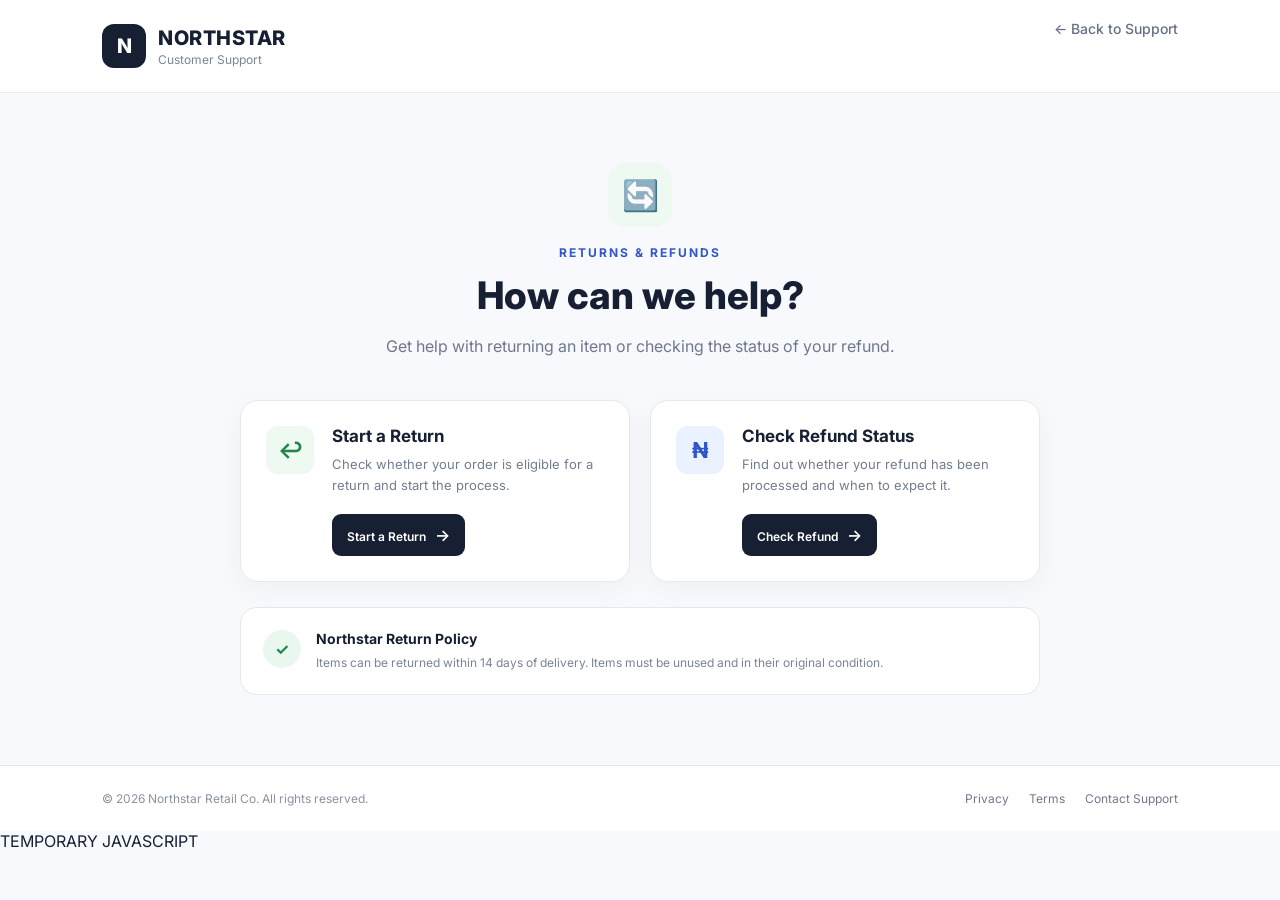
==== returns.html @ 57ac46f2 "build support frontend pages - enables customers to track orders and manage returns" ====
<!DOCTYPE html>
<html lang="en">

<head>

    <meta charset="UTF-8">

    <meta name="viewport" content="width=device-width, initial-scale=1.0">

    <title>Returns & Refunds | Northstar</title>


    <!-- Google Font -->

    <link rel="preconnect" href="https://fonts.googleapis.com">

    <link rel="preconnect" href="https://fonts.gstatic.com" crossorigin>

    <link
        href="https://fonts.googleapis.com/css2?family=Inter:wght@400;500;600;700;800&display=swap"
        rel="stylesheet"
    >

    <link rel="stylesheet" href="style.css">

</head>


<body>


    <!--  HEADER  -->

    <header class="header">

        <div class="logo">

            <div class="logo-icon">
                N
            </div>

            <div>

                <h1>
                    Northstar
                </h1>

                <span>
                    Customer Support
                </span>

            </div>
            <a href="index.html" class="back-link">
                ← Back to Support
            </a>

        </div>

    </header>



    <!-- MAIN -->

    <main class="main">


       

        



        <!-- RETURNS SECTION -->

        <section class="returns-section">


            <!-- Page Heading -->

            <div class="returns-heading">

                <div class="return-page-icon">
                    🔄
                </div>

                <p class="welcome">
                    RETURNS & REFUNDS
                </p>

                <h2>
                    How can we help?
                </h2>

                <p class="hero-text">
                    Get help with returning an item or checking
                    the status of your refund.
                </p>

            </div>



            <!-- OPTIONS  -->

            <div class="return-options">


                <!-- START A RETURN -->

                <div class="return-option-card">

                    <div class="return-option-icon">
                        ↩
                    </div>

                    <div>

                        <h3>
                            Start a Return
                        </h3>

                        <p>
                            Check whether your order is eligible
                            for a return and start the process.
                        </p>

                        <button
                            type="button"
                            class="return-button"
                            onclick="showReturnForm()"
                        >
                            Start a Return
                            <span>→</span>
                        </button>

                    </div>

                </div>



                <!-- CHECK REFUND -->

                <div class="return-option-card">

                    <div class="return-option-icon refund-icon">
                        ₦
                    </div>

                    <div>

                        <h3>
                            Check Refund Status
                        </h3>

                        <p>
                            Find out whether your refund has been
                            processed and when to expect it.
                        </p>

                        <button
                            type="button"
                            class="return-button"
                            onclick="showRefundForm()"
                        >
                            Check Refund
                            <span>→</span>
                        </button>

                    </div>

                </div>

            </div>



            <!-- RETURN FORM -->

            <div
                class="return-form-container"
                id="returnForm"
            >

                <div class="form-title">

                    <span class="small-icon">
                        ↩
                    </span>

                    <div>

                        <h3>
                            Start a Return
                        </h3>

                        <p>
                            Enter your order number to check
                            your return eligibility.
                        </p>

                    </div>

                </div>


                <label for="returnOrderNumber">
                    Order Number
                </label>


                <input
                    type="text"
                    id="returnOrderNumber"
                    placeholder="Example: NS1024"
                >


                <button
                    type="button"
                    class="form-submit-button"
                    onclick="checkReturn()"
                >
                    Check Return Eligibility
                </button>


                <p
                    class="form-message"
                    id="returnMessage"
                ></p>

            </div>



            <!--  REFUND FORM  -->

            <div
                class="return-form-container"
                id="refundForm"
            >

                <div class="form-title">

                    <span class="small-icon">
                        ₦
                    </span>

                    <div>

                        <h3>
                            Check Your Refund
                        </h3>

                        <p>
                            Enter your order number to see
                            your refund status.
                        </p>

                    </div>

                </div>


                <label for="refundOrderNumber">
                    Order Number
                </label>


                <input
                    type="text"
                    id="refundOrderNumber"
                    placeholder="Example: NS1024"
                >


                <button
                    type="button"
                    class="form-submit-button"
                    onclick="checkRefund()"
                >
                    Check Refund Status
                </button>


                <p
                    class="form-message"
                    id="refundMessage"
                ></p>

            </div>



            <!--RETURN POLICY -->

            <div class="return-policy">

                <div class="policy-icon">
                    ✓
                </div>

                <div>

                    <h3>
                        Northstar Return Policy
                    </h3>

                    <p>
                        Items can be returned within 14 days
                        of delivery. Items must be unused and
                        in their original condition.
                    </p>

                </div>

            </div>


        </section>

    </main>



    <!-- FOOTER  -->

    <footer class="footer">

        <p>
            © 2026 Northstar Retail Co. All rights reserved.
        </p>

        <div class="footer-links">

            <a href="#">
                Privacy
            </a>

            <a href="#">
                Terms
            </a>

            <a href="#">
                Contact Support
            </a>

        </div>

    </footer>



     TEMPORARY JAVASCRIPT

    <script>

        function showReturnForm() {

            document.getElementById("returnForm").style.display = "block";

            document.getElementById("refundForm").style.display = "none";

        }


        function showRefundForm() {

            document.getElementById("refundForm").style.display = "block";

            document.getElementById("returnForm").style.display = "none";

        }


        function checkReturn() {

            const orderNumber =
                document.getElementById("returnOrderNumber").value.trim();

            const message =
                document.getElementById("returnMessage");


            if (orderNumber === "") {

                message.textContent =
                    "Please enter your order number.";

                message.className =
                    "form-message error-message";

                return;

            }


            message.textContent =
                "✓ Order found. This order is eligible for return within 10 days.";

            message.className =
                "form-message success-message";

        }


        function checkRefund() {

            const orderNumber =
                document.getElementById("refundOrderNumber").value.trim();

            const message =
                document.getElementById("refundMessage");


            if (orderNumber === "") {

                message.textContent =
                    "Please enter your order number.";

                message.className =
                    "form-message error-message";

                return;

            }


            message.textContent =
                "✓ Your refund has been processed. Please allow 3-5 working days for the funds to arrive.";

            message.className =
                "form-message success-message";

        }

    </script> 


</body>

</html>
---- style.css ----
/* ==================================================
   GENERAL SETTINGS
================================================== */

* {
    margin: 0;
    padding: 0;
    box-sizing: border-box;
}

body {
    font-family: "Inter", sans-serif;
    background: #f7f9fc;
    color: #172033;
    min-height: 100vh;
}


/* ==================================================
   HEADER
================================================== */

.header {
    background: #ffffff;
    border-bottom: 1px solid #e7eaf0;
    padding: 20px 8%;
    
}

.logo {
    display: flex;
    align-items: center;
    gap: 12px;
    justify-content: space-betw÷een;
    align-items: center;
}

.logo-icon {
    width: 44px;
    height: 44px;

    display: flex;
    align-items: center;
    justify-content: center;

    background: #172033;
    color: #ffffff;

    border-radius: 12px;

    font-size: 20px;
    font-weight: 800;
}

.logo h1 {
    font-size: 20px;
    font-weight: 800;
    text-transform: uppercase;
    letter-spacing: 0.5px;
}

.logo span {
    display: block;
    color: #7a8498;
    font-size: 12px;
    margin-top: 2px;
}


/* ==================================================
   MAIN
================================================== */

.main {
    max-width: 1100px;
    margin: auto;
    padding: 70px 30px;
}


/* ==================================================
   HERO SECTION
================================================== */

.hero {
    text-align: center;
    max-width: 700px;
    margin: 0 auto 55px;
}

.hero-icon {
    width: 55px;
    height: 55px;

    display: flex;
    align-items: center;
    justify-content: center;

    margin: 0 auto 20px;

    background: #e9eefc;
    color: #3157c7;

    border-radius: 50%;

    font-size: 24px;
}

.welcome {
    color: #3157c7;
    font-size: 12px;
    font-weight: 700;

    letter-spacing: 2px;

    margin-bottom: 12px;
}

.hero h2 {
    font-size: 42px;
    line-height: 1.2;

    margin-bottom: 18px;

    font-weight: 800;
}

.hero-text {
    color: #6f788b;
    font-size: 16px;
    line-height: 1.7;
}


/* ==================================================
   SUPPORT CARDS
================================================== */

.support-options {
    display: grid;

    grid-template-columns: repeat(2, 1fr);

    gap: 25px;
}


.support-card {
    background: #ffffff;

    border: 1px solid #e5e8ee;

    border-radius: 20px;

    padding: 32px;

    display: flex;
    gap: 22px;

    transition: 0.3s ease;

    box-shadow: 0 8px 30px rgba(23, 32, 51, 0.04);
}


.support-card:hover {
    transform: translateY(-5px);

    box-shadow: 0 15px 40px rgba(23, 32, 51, 0.09);
}


/* ==================================================
   CARD ICONS
================================================== */

.card-icon {
    min-width: 58px;
    width: 58px;
    height: 58px;

    display: flex;
    align-items: center;
    justify-content: center;

    border-radius: 15px;

    font-size: 26px;
}

.order-icon {
    background: #eaf2ff;
}

.return-icon {
    background: #eef9f1;
}


/* ==================================================
   CARD CONTENT
================================================== */

.card-content h3 {
    font-size: 20px;

    margin-bottom: 10px;

    font-weight: 700;
}

.card-content p {
    color: #737d90;

    font-size: 14px;

    line-height: 1.7;

    margin-bottom: 22px;
}


/* ==================================================
   CARD BUTTON
================================================== */

.card-button {
    display: inline-flex;

    align-items: center;

    gap: 10px;

    background: #172033;

    color: #ffffff;

    text-decoration: none;

    padding: 12px 18px;

    border-radius: 10px;

    font-size: 13px;

    font-weight: 600;

    transition: 0.3s ease;
}


.card-button:hover {
    background: #3157c7;
}


.card-button span {
    font-size: 18px;
}


/* ==================================================
   EXTRA HELP SECTION
================================================== */

.extra-help {
    margin-top: 30px;

    background: #ffffff;

    border: 1px solid #e5e8ee;

    border-radius: 16px;

    padding: 24px;

    display: flex;

    align-items: center;

    gap: 18px;
}

.help-icon {
    width: 42px;
    height: 42px;

    display: flex;
    align-items: center;
    justify-content: center;

    border-radius: 50%;

    background: #f0f2f6;

    color: #172033;

    font-weight: 700;
}

.extra-help h3 {
    font-size: 15px;

    margin-bottom: 5px;
}

.extra-help p {
    color: #7a8498;

    font-size: 13px;

    line-height: 1.5;
}


/* ==================================================
   FOOTER
================================================== */

.footer {
    border-top: 1px solid #e5e8ee;

    background: #ffffff;

    padding: 25px 8%;

    display: flex;

    justify-content: space-between;

    align-items: center;

    color: #8a92a3;

    font-size: 12px;
}

.footer-links {
    display: flex;

    gap: 20px;
}

.footer-links a {
    color: #70798c;

    text-decoration: none;
}

.footer-links a:hover {
    color: #3157c7;
}


/* ==================================================
   MOBILE RESPONSIVENESS
================================================== */

@media (max-width: 750px) {

    .main {
        padding: 50px 20px;
    }

    .hero h2 {
        font-size: 32px;
    }

    .support-options {
        grid-template-columns: 1fr;
    }

    .support-card {
        padding: 25px;
    }

    .footer {
        flex-direction: column;

        gap: 15px;

        text-align: center;
    }

}


@media (max-width: 450px) {

    .hero h2 {
        font-size: 27px;
    }

    .support-card {
        flex-direction: column;
    }

    .card-icon {
        width: 52px;
        min-width: 52px;
        height: 52px;
    }

}




/* ==================================================
   ORDER STATUS PAGE
================================================== */

.back-link {
    display: inline-block;

    margin-bottom: 35px;

    color: #667085;

    text-decoration: none;

    font-size: 14px;

    font-weight: 500;

    transition: 0.3s ease;
    margin-left: auto;
}

.back-link:hover {
    color: #3157c7;
}


/* ==================================================
   ORDER SECTION
================================================== */

.order-section {
    max-width: 720px;

    margin: 0 auto;
}


.order-heading {
    text-align: center;

    margin-bottom: 35px;
}


.page-icon {
    width: 64px;
    height: 64px;

    display: flex;
    align-items: center;
    justify-content: center;

    margin: 0 auto 18px;

    background: #eaf2ff;

    border-radius: 18px;

    font-size: 30px;
}


.order-heading h2 {
    font-size: 38px;

    font-weight: 800;

    margin-bottom: 15px;
}


/* ==================================================
   ORDER FORM
================================================== */

.order-form {
    background: #ffffff;

    border: 1px solid #e5e8ee;

    border-radius: 18px;

    padding: 28px;

    margin-bottom: 25px;

    box-shadow: 0 8px 30px rgba(23, 32, 51, 0.04);
}


.order-form label {
    display: block;

    font-size: 14px;

    font-weight: 600;

    margin-bottom: 9px;
}


.order-form input {
    width: 100%;

    padding: 15px 16px;

    border: 1px solid #d9dee8;

    border-radius: 10px;

    outline: none;

    font-family: inherit;

    font-size: 14px;

    color: #172033;

    margin-bottom: 15px;

    transition: 0.3s ease;
}


.order-form input:focus {
    border-color: #3157c7;

    box-shadow: 0 0 0 3px rgba(49, 87, 199, 0.1);
}


.order-form input::placeholder {
    color: #a0a7b5;
}


/* ==================================================
   TRACK BUTTON
================================================== */

.order-form button {
    width: 100%;

    border: none;

    background: #172033;

    color: #ffffff;

    padding: 15px;

    border-radius: 10px;

    font-family: inherit;

    font-size: 14px;

    font-weight: 600;

    cursor: pointer;

    transition: 0.3s ease;
}


.order-form button:hover {
    background: #3157c7;
}


.order-form button span {
    margin-left: 8px;

    font-size: 18px;
}


/* ==================================================
   ORDER RESULT
================================================== */

.order-result {
    background: #ffffff;

    border: 1px solid #e5e8ee;

    border-radius: 18px;

    padding: 30px;

    margin-bottom: 25px;

    box-shadow: 0 8px 30px rgba(23, 32, 51, 0.04);
}


/* ==================================================
   RESULT HEADER
================================================== */

.result-header {
    display: flex;

    justify-content: space-between;

    align-items: center;

    padding-bottom: 25px;

    border-bottom: 1px solid #edf0f4;

    margin-bottom: 30px;
}


.result-label {
    display: block;

    color: #8a92a3;

    font-size: 10px;

    font-weight: 700;

    letter-spacing: 1.5px;

    margin-bottom: 5px;
}


.result-header h3 {
    font-size: 20px;

    font-weight: 700;
}


.status-badge {
    background: #eaf7ef;

    color: #21864a;

    padding: 8px 13px;

    border-radius: 20px;

    font-size: 12px;

    font-weight: 700;
}


/* ==================================================
   ORDER TIMELINE
================================================== */

.order-timeline {
    display: flex;

    flex-direction: column;

    gap: 0;
}


.timeline-step {
    display: flex;

    gap: 16px;

    position: relative;

    padding-bottom: 28px;
}


.timeline-step:last-child {
    padding-bottom: 0;
}


.timeline-step:not(:last-child)::after {
    content: "";

    position: absolute;

    left: 15px;

    top: 34px;

    width: 2px;

    height: calc(100% - 20px);

    background: #e1e5ec;
}


.timeline-circle {
    min-width: 32px;

    width: 32px;

    height: 32px;

    display: flex;

    align-items: center;

    justify-content: center;

    background: #eef1f5;

    color: #7d8697;

    border-radius: 50%;

    font-size: 12px;

    font-weight: 700;

    position: relative;

    z-index: 2;
}


.timeline-step.completed .timeline-circle {
    background: #172033;

    color: #ffffff;
}


.timeline-step h4 {
    font-size: 14px;

    margin-bottom: 5px;

    font-weight: 700;
}


.timeline-step p {
    color: #7a8498;

    font-size: 12px;

    line-height: 1.5;
}


/* ==================================================
   DELIVERY INFORMATION
================================================== */

.delivery-info {
    display: grid;

    grid-template-columns: 1fr 1fr;

    gap: 15px;

    margin-top: 30px;

    padding-top: 25px;

    border-top: 1px solid #edf0f4;
}


.delivery-info div {
    background: #f7f9fc;

    padding: 18px;

    border-radius: 12px;
}


.delivery-info span {
    display: block;

    color: #8a92a3;

    font-size: 9px;

    font-weight: 700;

    letter-spacing: 1.2px;

    margin-bottom: 7px;
}


.delivery-info strong {
    font-size: 13px;

    font-weight: 600;
}


/* ==================================================
   ORDER PAGE MOBILE
================================================== */

@media (max-width: 600px) {

    .order-heading h2 {
        font-size: 30px;
    }


    .order-form,
    .order-result {
        padding: 22px;
    }


    .result-header {
        align-items: flex-start;

        gap: 15px;
    }


    .delivery-info {
        grid-template-columns: 1fr;
    }

}





/* ==================================================
   RETURNS & REFUNDS PAGE
================================================== */

.returns-section {
    max-width: 800px;

    margin: 0 auto;
}


.returns-heading {
    text-align: center;

    margin-bottom: 40px;
}


.return-page-icon {
    width: 64px;
    height: 64px;

    display: flex;

    align-items: center;
    justify-content: center;

    margin: 0 auto 18px;

    background: #eef9f1;

    border-radius: 18px;

    font-size: 30px;
}


.returns-heading h2 {
    font-size: 38px;

    font-weight: 800;

    margin-bottom: 15px;
}


/* ==================================================
   RETURN OPTIONS
================================================== */

.return-options {
    display: grid;

    grid-template-columns: repeat(2, 1fr);

    gap: 20px;

    margin-bottom: 25px;
}


.return-option-card {
    background: #ffffff;

    border: 1px solid #e5e8ee;

    border-radius: 18px;

    padding: 25px;

    display: flex;

    gap: 18px;

    box-shadow: 0 8px 30px rgba(23, 32, 51, 0.04);

    transition: 0.3s ease;
}


.return-option-card:hover {
    transform: translateY(-4px);

    box-shadow: 0 15px 40px rgba(23, 32, 51, 0.08);
}


.return-option-icon {
    min-width: 48px;

    width: 48px;

    height: 48px;

    display: flex;

    align-items: center;

    justify-content: center;

    background: #eef9f1;

    color: #21864a;

    border-radius: 12px;

    font-size: 22px;

    font-weight: 700;
}


.refund-icon {
    background: #eaf2ff;

    color: #3157c7;
}


.return-option-card h3 {
    font-size: 17px;

    margin-bottom: 8px;
}


.return-option-card p {
    color: #737d90;

    font-size: 13px;

    line-height: 1.6;

    margin-bottom: 18px;
}


/* ==================================================
   RETURN BUTTON
================================================== */

.return-button {
    border: none;

    background: #172033;

    color: #ffffff;

    padding: 11px 15px;

    border-radius: 9px;

    font-family: inherit;

    font-size: 12px;

    font-weight: 600;

    cursor: pointer;

    transition: 0.3s ease;
}


.return-button:hover {
    background: #3157c7;
}


.return-button span {
    margin-left: 6px;

    font-size: 16px;
}


/* ==================================================
   RETURN / REFUND FORM
================================================== */

.return-form-container {
    display: none;

    background: #ffffff;

    border: 1px solid #e5e8ee;

    border-radius: 18px;

    padding: 28px;

    margin-bottom: 25px;

    box-shadow: 0 8px 30px rgba(23, 32, 51, 0.04);
}


.form-title {
    display: flex;

    align-items: center;

    gap: 14px;

    margin-bottom: 25px;
}


.small-icon {
    min-width: 42px;

    width: 42px;

    height: 42px;

    display: flex;

    align-items: center;

    justify-content: center;

    background: #eef9f1;

    color: #21864a;

    border-radius: 10px;

    font-size: 20px;

    font-weight: 700;
}


.form-title h3 {
    font-size: 17px;

    margin-bottom: 4px;
}


.form-title p {
    color: #7a8498;

    font-size: 12px;
}


.return-form-container label {
    display: block;

    font-size: 13px;

    font-weight: 600;

    margin-bottom: 8px;
}


.return-form-container input {
    width: 100%;

    padding: 14px 15px;

    border: 1px solid #d9dee8;

    border-radius: 9px;

    outline: none;

    font-family: inherit;

    font-size: 13px;

    margin-bottom: 14px;

    transition: 0.3s ease;
}


.return-form-container input:focus {
    border-color: #3157c7;

    box-shadow: 0 0 0 3px rgba(49, 87, 199, 0.1);
}


.form-submit-button {
    width: 100%;

    border: none;

    background: #172033;

    color: #ffffff;

    padding: 14px;

    border-radius: 9px;

    font-family: inherit;

    font-size: 13px;

    font-weight: 600;

    cursor: pointer;

    transition: 0.3s ease;
}


.form-submit-button:hover {
    background: #3157c7;
}


/* ==================================================
   FORM MESSAGES
================================================== */

.form-message {
    margin-top: 15px;

    font-size: 13px;

    line-height: 1.6;
}


.error-message {
    color: #c0392b;
}


.success-message {
    color: #21864a;

    background: #eef9f1;

    border-radius: 9px;

    padding: 12px;
}


/* ==================================================
   RETURN POLICY
================================================== */

.return-policy {
    background: #ffffff;

    border: 1px solid #e5e8ee;

    border-radius: 16px;

    padding: 22px;

    display: flex;

    align-items: flex-start;

    gap: 15px;
}


.policy-icon {
    min-width: 38px;

    width: 38px;

    height: 38px;

    display: flex;

    align-items: center;

    justify-content: center;

    background: #eaf7ef;

    color: #21864a;

    border-radius: 50%;

    font-weight: 700;
}


.return-policy h3 {
    font-size: 14px;

    margin-bottom: 6px;
}


.return-policy p {
    color: #7a8498;

    font-size: 12px;

    line-height: 1.6;
}


/* ==================================================
   RETURNS MOBILE
================================================== */

@media (max-width: 650px) {

    .returns-heading h2 {
        font-size: 30px;
    }


    .return-options {
        grid-template-columns: 1fr;
    }


    .return-option-card {
        padding: 22px;
    }


    .return-form-container {
        padding: 22px;
    }

}
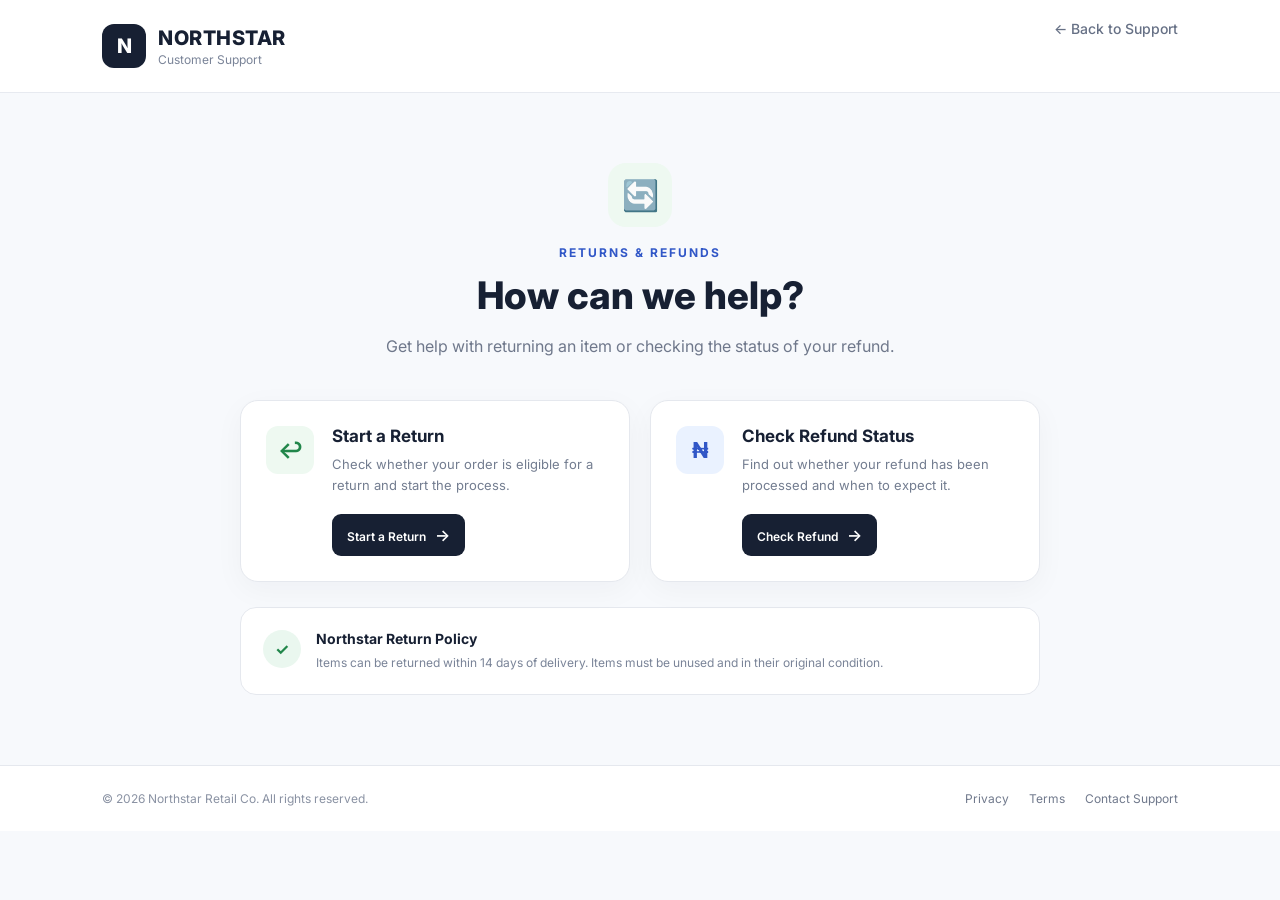
==== commit 741d47e6: "feat: connect support dashboard to backend APIs" ====
--- a/returns.html
+++ b/returns.html
@@ -1,4 +1,3 @@
-
 <!DOCTYPE html>
 <html lang="en">
 
@@ -30,7 +29,7 @@
 <body>
 
 
-    <!--  HEADER  -->
+    <!-- HEADER -->
 
     <header class="header">
 
@@ -51,6 +50,7 @@
                 </span>
 
             </div>
+
             <a href="index.html" class="back-link">
                 ← Back to Support
             </a>
@@ -65,19 +65,10 @@
 
     <main class="main">
 
-
-       
-
-        
-
-
-
-        <!-- RETURNS SECTION -->
-
         <section class="returns-section">
 
 
-            <!-- Page Heading -->
+            <!-- PAGE HEADING -->
 
             <div class="returns-heading">
 
@@ -102,7 +93,7 @@
 
 
 
-            <!-- OPTIONS  -->
+            <!-- OPTIONS -->
 
             <div class="return-options">
 
@@ -236,7 +227,7 @@
 
 
 
-            <!--  REFUND FORM  -->
+            <!-- REFUND FORM -->
 
             <div
                 class="return-form-container"
@@ -295,7 +286,7 @@
 
 
 
-            <!--RETURN POLICY -->
+            <!-- RETURN POLICY -->
 
             <div class="return-policy">
 
@@ -326,7 +317,7 @@
 
 
 
-    <!-- FOOTER  -->
+    <!-- FOOTER -->
 
     <footer class="footer">
 
@@ -354,10 +345,14 @@
 
 
 
-     TEMPORARY JAVASCRIPT
+    <!-- BACKEND CONNECTED JAVASCRIPT -->
 
     <script>
 
+        // ============================================
+        // SHOW RETURN FORM
+        // ============================================
+
         function showReturnForm() {
 
             document.getElementById("returnForm").style.display = "block";
@@ -367,6 +362,11 @@
         }
 
 
+
+        // ============================================
+        // SHOW REFUND FORM
+        // ============================================
+
         function showRefundForm() {
 
             document.getElementById("refundForm").style.display = "block";
@@ -376,7 +376,12 @@
         }
 
 
-        function checkReturn() {
+
+        // ============================================
+        // CHECK RETURN ELIGIBILITY
+        // ============================================
+
+        async function checkReturn() {
 
             const orderNumber =
                 document.getElementById("returnOrderNumber").value.trim();
@@ -385,6 +390,8 @@
                 document.getElementById("returnMessage");
 
 
+            // Empty input
+
             if (orderNumber === "") {
 
                 message.textContent =
@@ -398,16 +405,74 @@
             }
 
 
-            message.textContent =
-                "✓ Order found. This order is eligible for return within 10 days.";
-
-            message.className =
-                "form-message success-message";
+            try {
+
+                const response = await fetch(
+                    `http://localhost:3000/api/returns/${encodeURIComponent(orderNumber)}`
+                );
+
+
+                const data = await response.json();
+
+
+                // Order does not exist
+
+                if (!response.ok) {
+
+                    message.textContent =
+                        data.error || "Order not found";
+
+                    message.className =
+                        "form-message error-message";
+
+                    return;
+
+                }
+
+
+                // Order exists but is not eligible
+
+                if (!data.eligible) {
+
+                    message.textContent =
+                        data.message;
+
+                    message.className =
+                        "form-message error-message";
+
+                    return;
+
+                }
+
+
+                // Order is eligible
+
+                message.textContent =
+                    "✓ " + data.message;
+
+                message.className =
+                    "form-message success-message";
+
+
+            } catch (error) {
+
+                message.textContent =
+                    "Unable to connect to the Northstar backend.";
+
+                message.className =
+                    "form-message error-message";
+
+            }
 
         }
 
 
-        function checkRefund() {
+
+        // ============================================
+        // CHECK REFUND STATUS
+        // ============================================
+
+        async function checkRefund() {
 
             const orderNumber =
                 document.getElementById("refundOrderNumber").value.trim();
@@ -416,6 +481,8 @@
                 document.getElementById("refundMessage");
 
 
+            // Empty input
+
             if (orderNumber === "") {
 
                 message.textContent =
@@ -429,15 +496,53 @@
             }
 
 
-            message.textContent =
-                "✓ Your refund has been processed. Please allow 3-5 working days for the funds to arrive.";
-
-            message.className =
-                "form-message success-message";
+            try {
+
+                const response = await fetch(
+                    `http://localhost:3000/api/refunds/${encodeURIComponent(orderNumber)}`
+                );
+
+
+                const data = await response.json();
+
+
+                // Order does not exist
+
+                if (!response.ok) {
+
+                    message.textContent =
+                        data.error || "Order not found";
+
+                    message.className =
+                        "form-message error-message";
+
+                    return;
+
+                }
+
+
+                // Show refund status
+
+                message.textContent =
+                    "✓ " + data.message;
+
+                message.className =
+                    "form-message success-message";
+
+
+            } catch (error) {
+
+                message.textContent =
+                    "Unable to connect to the Northstar backend.";
+
+                message.className =
+                    "form-message error-message";
+
+            }
 
         }
 
-    </script> 
+    </script>
 
 
 </body>
